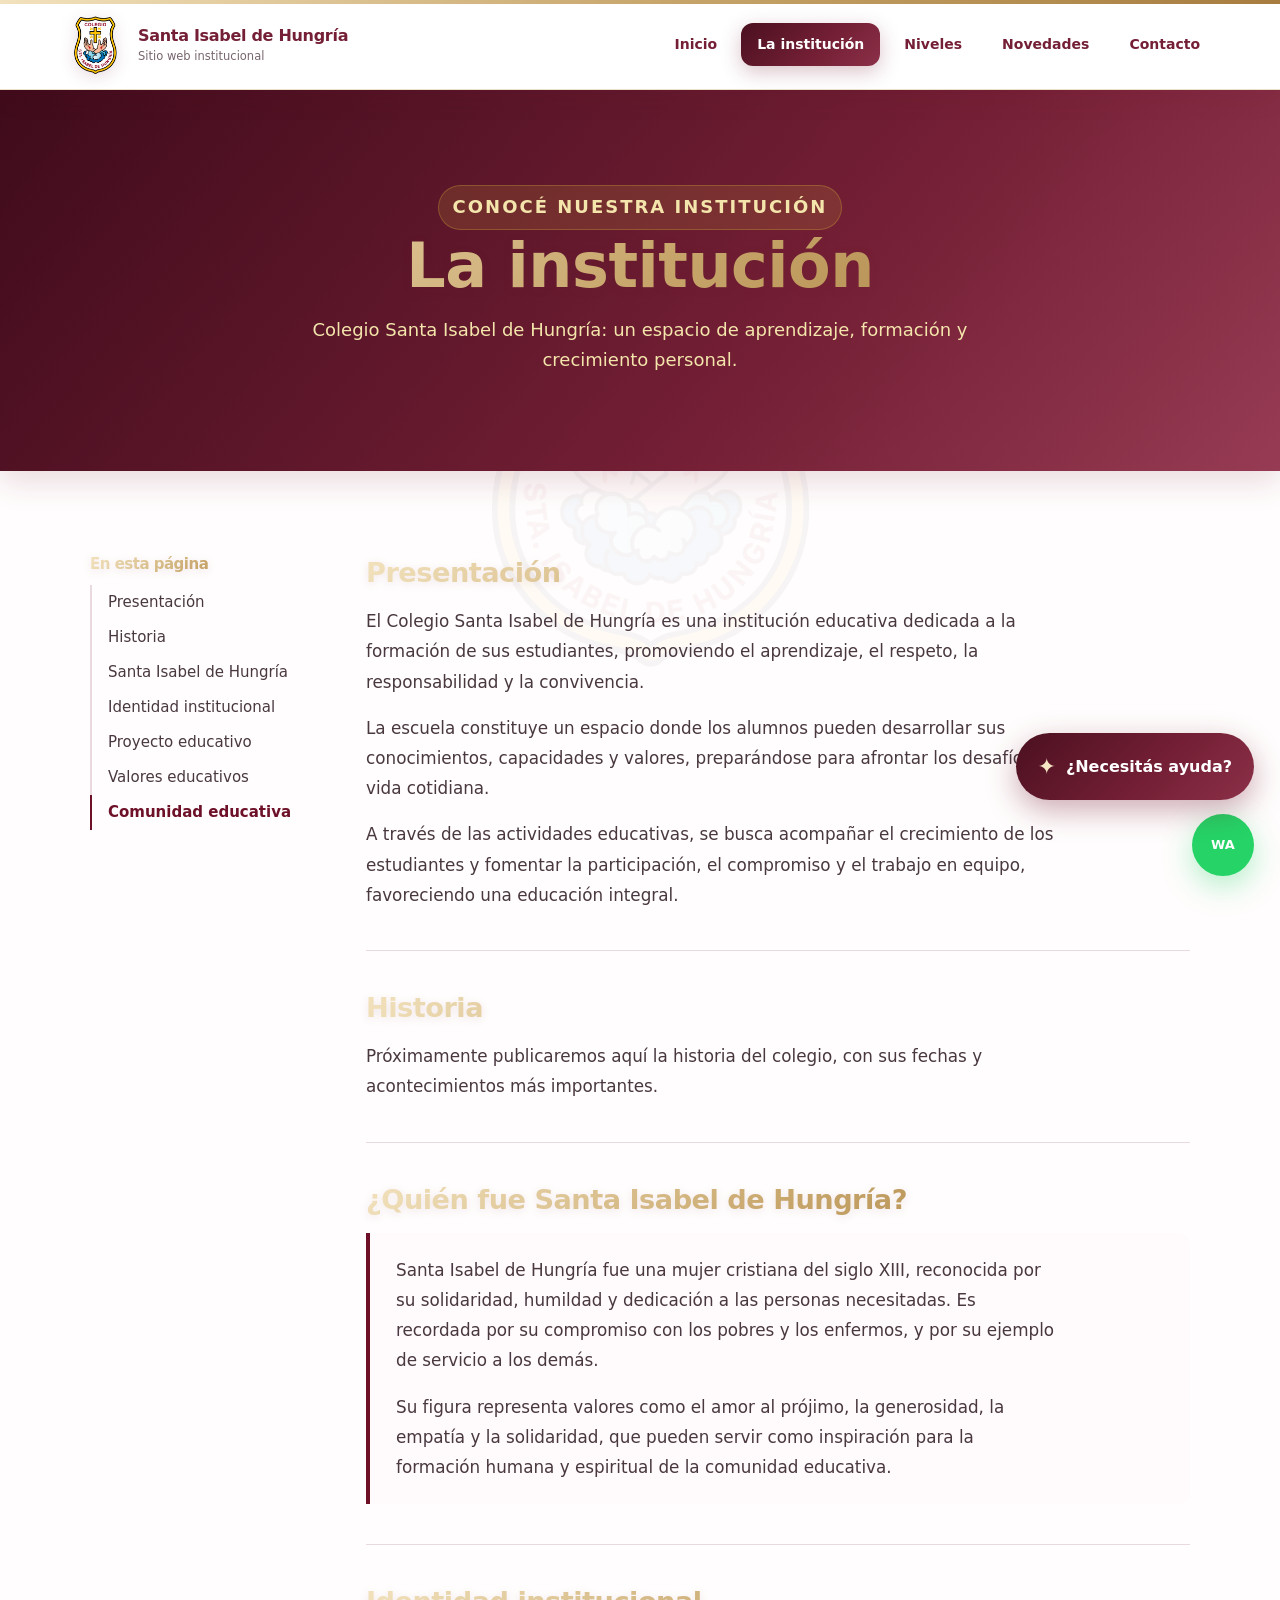
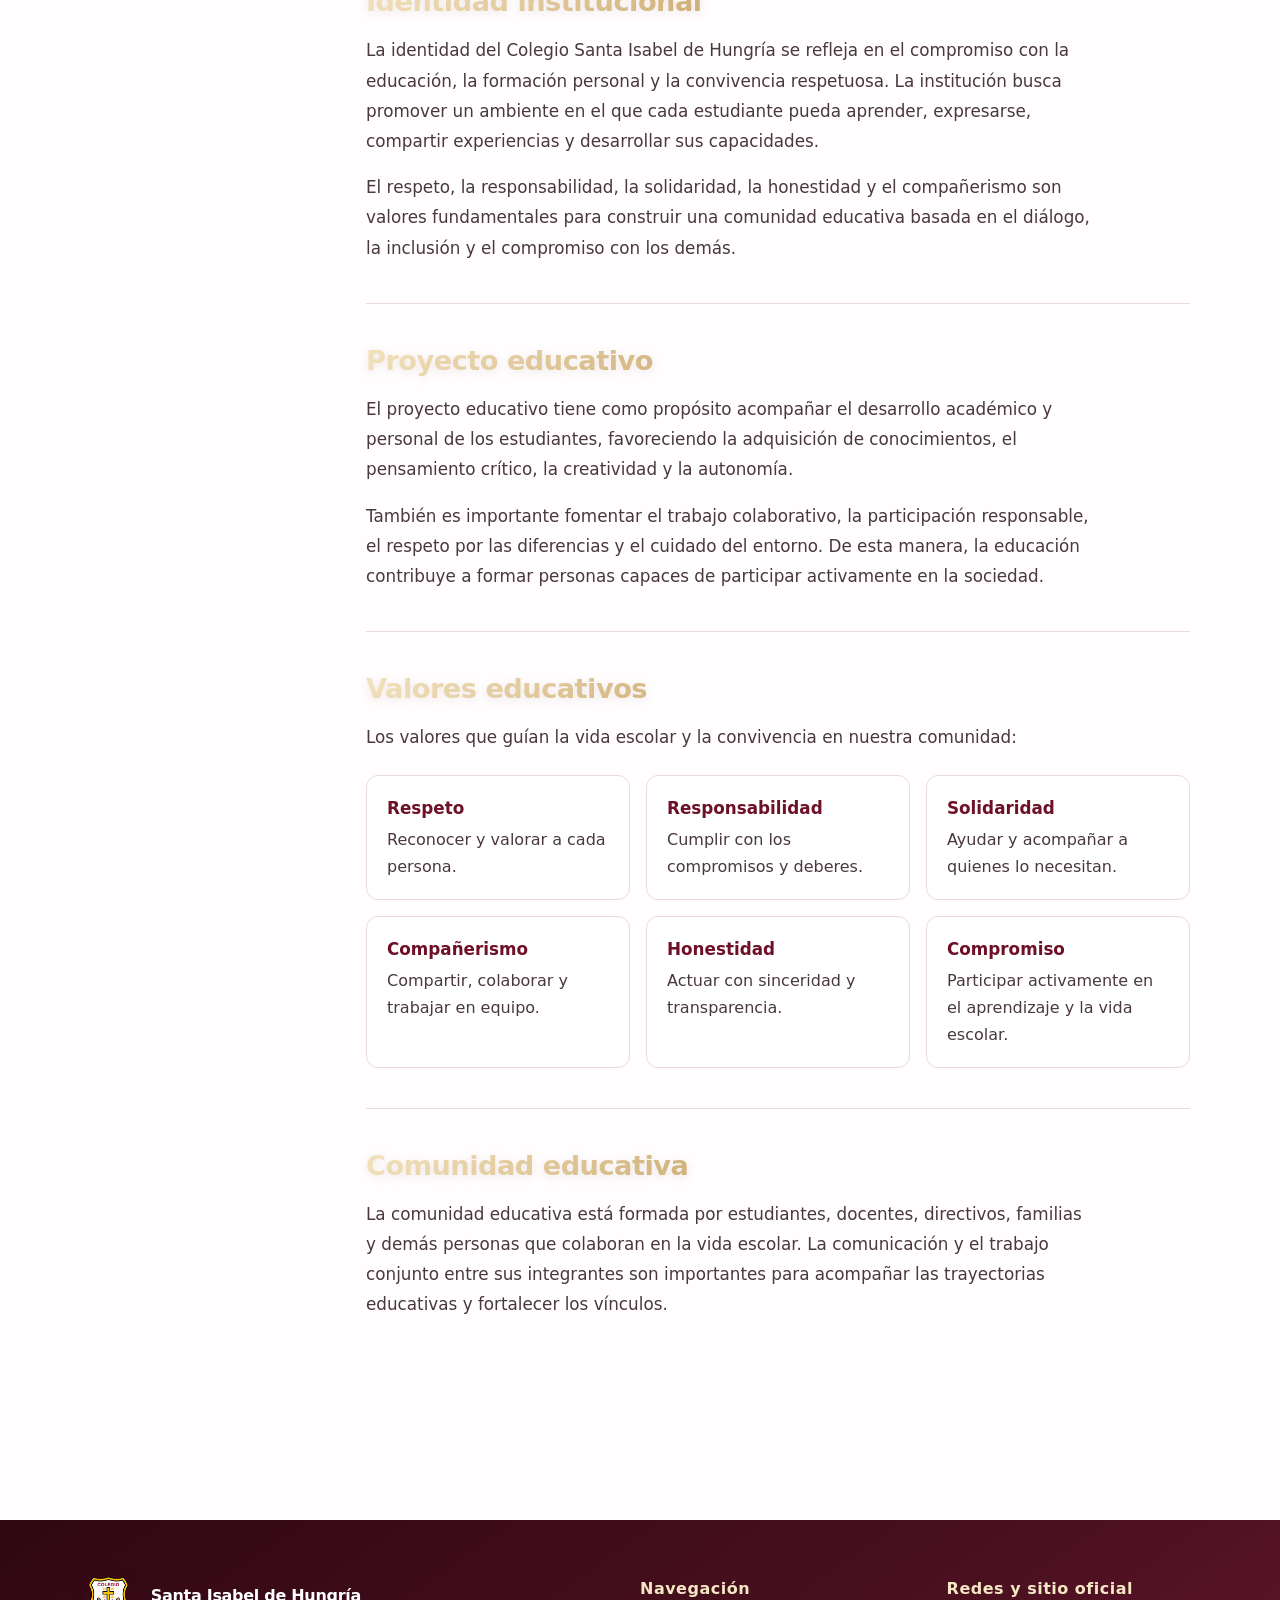
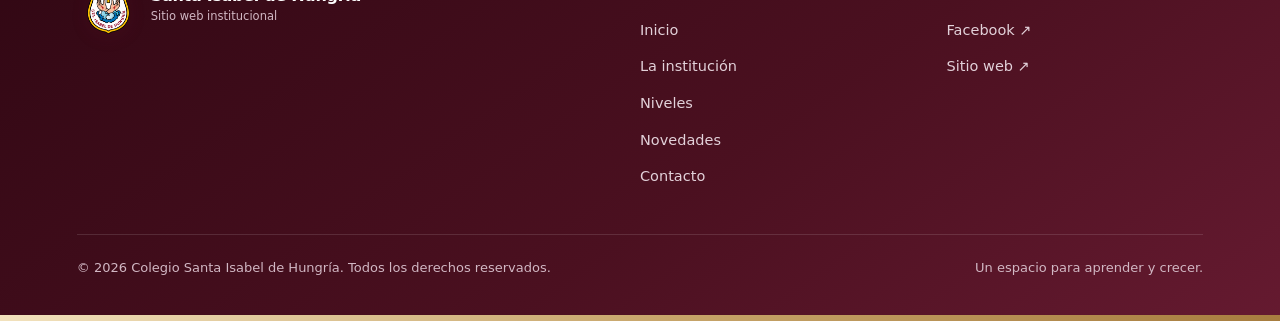
==== institucion.html @ 7a07f209 "Add files via upload" ====
<!DOCTYPE html>
<html lang="es">
<head>
  <meta charset="UTF-8">
  <meta name="viewport" content="width=device-width, initial-scale=1.0">
  <meta name="theme-color" content="#6d1028">

  <meta
    name="description"
    content="Conocé la historia, los valores y el proyecto educativo del Colegio Santa Isabel de Hungría."
  >

  <title>La institución | Colegio Santa Isabel de Hungría</title>

  <link rel="stylesheet" href="style.css">
  <script src="configuracion.js" defer></script>
  <script src="script.js" defer></script>

  <style>
    /* ---------- Accesibilidad ---------- */
    .salto {
      position: absolute;
      top: -100px;
      left: 15px;
      z-index: 1000;
      padding: 12px 18px;
      background: #6d1028;
      color: #ffffff;
      border-radius: 8px;
      text-decoration: none;
    }

    .salto:focus {
      top: 15px;
    }

    .inst-layout a:focus-visible {
      outline: 3px solid #6d1028;
      outline-offset: 3px;
      border-radius: 4px;
    }

    @media (prefers-reduced-motion: no-preference) {
      html {
        scroll-behavior: smooth;
      }
    }

    /* ---------- Estructura: índice + contenido ---------- */
    .inst-layout {
      display: grid;
      grid-template-columns: 220px minmax(0, 1fr);
      gap: 56px;
      max-width: 1100px;
      margin: 0 auto;
    }

    /* ---------- Índice ---------- */
    .inst-indice {
      position: sticky;
      top: 100px;
      align-self: start;
    }

    .inst-indice h2 {
      margin: 0 0 12px;
      color: #75616a;
      font-size: 15px;
      font-weight: 600;
    }

    .inst-indice ul {
      margin: 0;
      padding: 0;
      list-style: none;
      border-left: 2px solid #ead9df;
    }

    .inst-indice a {
      display: block;
      padding: 7px 0 7px 16px;
      margin-left: -2px;
      border-left: 2px solid transparent;
      color: #493840;
      font-size: 15px;
      line-height: 1.4;
      text-decoration: none;
    }

    .inst-indice a:hover {
      color: #6d1028;
    }

    .inst-indice a[aria-current="true"] {
      border-left-color: #6d1028;
      color: #6d1028;
      font-weight: 700;
    }

    /* ---------- Texto ---------- */
    .inst-contenido section {
      padding: 0 0 40px;
      margin: 0 0 40px;
      border-bottom: 1px solid #ead9df;
      scroll-margin-top: 90px;
    }

    .inst-contenido section:last-child {
      margin-bottom: 0;
      border-bottom: 0;
    }

    .inst-contenido h2 {
      margin: 0 0 16px;
      color: #6d1028;
      font-size: 1.7rem;
      line-height: 1.25;
    }

    .inst-contenido p {
      max-width: 68ch;
      margin: 0 0 16px;
      color: #493840;
      font-size: 1.05rem;
      line-height: 1.8;
    }

    .inst-contenido p:last-child {
      margin-bottom: 0;
    }

    /* Presentación: primer párrafo con más peso */
    .inst-intro {
      font-size: 1.2rem;
      line-height: 1.7;
      color: #2f2429;
    }

    /* ---------- Santa Isabel ---------- */
    .inst-santa {
      padding: 22px 26px;
      background: #fffafb;
      border-left: 4px solid #6d1028;
      border-radius: 0 12px 12px 0;
    }

    .inst-santa p {
      max-width: 62ch;
    }

    /* ---------- Valores ---------- */
    .inst-valores {
      display: grid;
      grid-template-columns: repeat(auto-fit, minmax(240px, 1fr));
      gap: 16px;
      margin: 22px 0 0;
      padding: 0;
      list-style: none;
    }

    .inst-valores li {
      margin: 0;
      padding: 18px 20px;
      background: #ffffff;
      border: 1px solid #ead9df;
      border-radius: 12px;
    }

    .inst-valores strong {
      display: block;
      margin-bottom: 4px;
      color: #6d1028;
      font-size: 1.05rem;
    }

    .inst-valores span {
      color: #493840;
      line-height: 1.6;
    }

    /* ---------- Pie ---------- */
    .pie-nota {
      color: #ead9df;
      font-size: 14px;
    }

    /* ---------- Responsive ---------- */
    @media (max-width: 900px) {
      .inst-layout {
        grid-template-columns: 1fr;
        gap: 28px;
      }

      .inst-indice {
        position: static;
      }

      .inst-indice ul {
        display: flex;
        flex-wrap: wrap;
        gap: 8px;
        border-left: 0;
      }

      .inst-indice a {
        margin: 0;
        padding: 8px 14px;
        background: #ffffff;
        border: 1px solid #d9bfc8;
        border-radius: 999px;
      }

      .inst-indice a[aria-current="true"] {
        background: #6d1028;
        border-color: #6d1028;
        color: #ffffff;
      }
    }

    @media (max-width: 720px) {
      .inst-contenido h2 {
        font-size: 1.45rem;
      }

      .inst-contenido p {
        font-size: 1rem;
      }

      .inst-intro {
        font-size: 1.1rem;
      }

      .inst-santa {
        padding: 18px 20px;
      }
    }
  </style>
</head>

<body>

  <a class="salto" href="#contenido">
    Saltar al contenido
  </a>

  <!-- ENCABEZADO -->
  <header class="encabezado">

    <a class="marca" href="index.html" aria-label="Ir al inicio">

      <img
        class="escudo"
        src="logo.png"
        alt="Escudo del Colegio Santa Isabel de Hungría"
      >

      <span class="marca-texto">
        <strong>Santa Isabel de Hungría</strong>
        <small>Sitio web institucional</small>
      </span>

    </a>

    <button
      class="menu-toggle"
      type="button"
      aria-expanded="false"
      aria-controls="menu"
      aria-label="Abrir o cerrar el menú"
    >
      <span></span>
      <span></span>
      <span></span>
    </button>

    <nav
      id="menu"
      class="menu"
      aria-label="Navegación principal"
    >
      <a href="index.html">Inicio</a>
      <a class="activo" href="institucion.html" aria-current="page">
        La institución
      </a>
      <a href="niveles.html">Niveles</a>
      <a href="noticias.html">Novedades</a>
      <a href="contacto.html">Contacto</a>
    </nav>

  </header>

  <!-- CONTENIDO PRINCIPAL -->
  <main id="contenido">

    <section class="cabecera-pagina">

      <p class="etiqueta">
        CONOCÉ NUESTRA INSTITUCIÓN
      </p>

      <h1>La institución</h1>

      <p>
        Colegio Santa Isabel de Hungría: un espacio de aprendizaje,
        formación y crecimiento personal.
      </p>

    </section>

    <div class="seccion contenido-pagina">

      <div class="inst-layout">

        <!-- ÍNDICE -->
        <nav class="inst-indice" aria-labelledby="indice-titulo">
          <h2 id="indice-titulo">En esta página</h2>
          <ul>
            <li><a href="#presentacion">Presentación</a></li>
            <li><a href="#historia">Historia</a></li>
            <li><a href="#santa-isabel">Santa Isabel de Hungría</a></li>
            <li><a href="#identidad">Identidad institucional</a></li>
            <li><a href="#proyecto">Proyecto educativo</a></li>
            <li><a href="#valores">Valores educativos</a></li>
            <li><a href="#comunidad">Comunidad educativa</a></li>
          </ul>
        </nav>

        <!-- CONTENIDO -->
        <div class="inst-contenido">

          <section id="presentacion" aria-labelledby="t-presentacion">
            <h2 id="t-presentacion">Presentación</h2>

            <p class="inst-intro">
              El Colegio Santa Isabel de Hungría es una institución
              educativa dedicada a la formación de sus estudiantes,
              promoviendo el aprendizaje, el respeto, la responsabilidad
              y la convivencia.
            </p>

            <p>
              La escuela constituye un espacio donde los alumnos pueden
              desarrollar sus conocimientos, capacidades y valores,
              preparándose para afrontar los desafíos de la vida cotidiana.
            </p>

            <p>
              A través de las actividades educativas, se busca acompañar
              el crecimiento de los estudiantes y fomentar la
              participación, el compromiso y el trabajo en equipo,
              favoreciendo una educación integral.
            </p>
          </section>

          <section id="historia" aria-labelledby="t-historia">
            <h2 id="t-historia">Historia</h2>

            <!--
              PENDIENTE: completar con datos confirmados por el colegio
              (año de fundación, fundadores, fechas y hechos importantes).
              Cuando lo tengas, reemplazá el párrafo de abajo.
            -->
            <p>
              Próximamente publicaremos aquí la historia del colegio, con
              sus fechas y acontecimientos más importantes.
            </p>
          </section>

          <section id="santa-isabel" aria-labelledby="t-santa-isabel">
            <h2 id="t-santa-isabel">¿Quién fue Santa Isabel de Hungría?</h2>

            <div class="inst-santa">
              <p>
                Santa Isabel de Hungría fue una mujer cristiana del
                siglo XIII, reconocida por su solidaridad, humildad y
                dedicación a las personas necesitadas. Es recordada por
                su compromiso con los pobres y los enfermos, y por su
                ejemplo de servicio a los demás.
              </p>

              <p>
                Su figura representa valores como el amor al prójimo,
                la generosidad, la empatía y la solidaridad, que pueden
                servir como inspiración para la formación humana y
                espiritual de la comunidad educativa.
              </p>
            </div>
          </section>

          <section id="identidad" aria-labelledby="t-identidad">
            <h2 id="t-identidad">Identidad institucional</h2>

            <p>
              La identidad del Colegio Santa Isabel de Hungría se
              refleja en el compromiso con la educación, la formación
              personal y la convivencia respetuosa. La institución busca
              promover un ambiente en el que cada estudiante pueda
              aprender, expresarse, compartir experiencias y desarrollar
              sus capacidades.
            </p>

            <p>
              El respeto, la responsabilidad, la solidaridad, la
              honestidad y el compañerismo son valores fundamentales para
              construir una comunidad educativa basada en el diálogo,
              la inclusión y el compromiso con los demás.
            </p>
          </section>

          <section id="proyecto" aria-labelledby="t-proyecto">
            <h2 id="t-proyecto">Proyecto educativo</h2>

            <p>
              El proyecto educativo tiene como propósito acompañar el
              desarrollo académico y personal de los estudiantes,
              favoreciendo la adquisición de conocimientos, el
              pensamiento crítico, la creatividad y la autonomía.
            </p>

            <p>
              También es importante fomentar el trabajo colaborativo,
              la participación responsable, el respeto por las
              diferencias y el cuidado del entorno. De esta manera, la
              educación contribuye a formar personas capaces de
              participar activamente en la sociedad.
            </p>
          </section>

          <section id="valores" aria-labelledby="t-valores">
            <h2 id="t-valores">Valores educativos</h2>

            <!--
              REVISAR: esta lista es una propuesta general. Confirmala
              con la información oficial del colegio antes de publicar.
            -->
            <p>
              Los valores que guían la vida escolar y la convivencia
              en nuestra comunidad:
            </p>

            <ul class="inst-valores">
              <li>
                <strong>Respeto</strong>
                <span>Reconocer y valorar a cada persona.</span>
              </li>
              <li>
                <strong>Responsabilidad</strong>
                <span>Cumplir con los compromisos y deberes.</span>
              </li>
              <li>
                <strong>Solidaridad</strong>
                <span>Ayudar y acompañar a quienes lo necesitan.</span>
              </li>
              <li>
                <strong>Compañerismo</strong>
                <span>Compartir, colaborar y trabajar en equipo.</span>
              </li>
              <li>
                <strong>Honestidad</strong>
                <span>Actuar con sinceridad y transparencia.</span>
              </li>
              <li>
                <strong>Compromiso</strong>
                <span>Participar activamente en el aprendizaje y la vida escolar.</span>
              </li>
            </ul>
          </section>

          <section id="comunidad" aria-labelledby="t-comunidad">
            <h2 id="t-comunidad">Comunidad educativa</h2>

            <p>
              La comunidad educativa está formada por estudiantes,
              docentes, directivos, familias y demás personas que
              colaboran en la vida escolar. La comunicación y el
              trabajo conjunto entre sus integrantes son importantes
              para acompañar las trayectorias educativas y fortalecer
              los vínculos.
            </p>
          </section>

        </div>

      </div>

    </div>

  </main>

  <!-- PIE DE PÁGINA -->
  <footer class="pie">

    <div class="pie-contenido">

      <a class="marca marca-pie" href="index.html">

        <img
          class="escudo"
          src="logo.png"
          alt="Escudo del Colegio Santa Isabel de Hungría"
        >

        <span class="marca-texto">
          <strong>Santa Isabel de Hungría</strong>
          <small>Sitio web institucional</small>
        </span>

      </a>

      <div>
        <h3>Navegación</h3>

        <nav class="pie-enlaces" aria-label="Enlaces del sitio">
          <a href="index.html">Inicio</a>
          <a href="institucion.html">La institución</a>
          <a href="niveles.html">Niveles</a>
          <a href="noticias.html">Novedades</a>
          <a href="contacto.html">Contacto</a>
        </nav>
      </div>

      <div>
        <h3>Redes y sitio oficial</h3>
        <nav class="pie-enlaces" aria-label="Redes y sitio oficial">
          <a href="https://www.facebook.com/people/Colegio-Santa-Isabel-De-Hungria-Oficial/100088083434587/" target="_blank" rel="noopener noreferrer">Facebook ↗</a>
          <a href="https://colegiosantaisabeldehungria.com" target="_blank" rel="noopener noreferrer">Sitio web ↗</a>
        </nav>
      </div>

    </div>

    <div class="pie-final">
      <p>
        © <span id="anio"></span> Colegio Santa Isabel de Hungría.
        Todos los derechos reservados.
      </p>

      <p>Un espacio para aprender y crecer.</p>
    </div>

  </footer>

  <script>
    /* Año del pie */
    const anio = document.getElementById("anio");

    if (anio) {
      anio.textContent = new Date().getFullYear();
    }

    /* Índice: marca la sección que se está leyendo */
    (function () {
      const enlaces = Array.from(
        document.querySelectorAll(".inst-indice a")
      );
      const secciones = enlaces
        .map(function (a) {
          return document.querySelector(a.getAttribute("href"));
        })
        .filter(Boolean);

      if (!("IntersectionObserver" in window) || !secciones.length) return;

      function marcar(id) {
        enlaces.forEach(function (a) {
          if (a.getAttribute("href") === "#" + id) {
            a.setAttribute("aria-current", "true");
          } else {
            a.removeAttribute("aria-current");
          }
        });
      }

      const observador = new IntersectionObserver(
        function (entradas) {
          entradas.forEach(function (e) {
            if (e.isIntersecting) marcar(e.target.id);
          });
        },
        { rootMargin: "-15% 0px -70% 0px" }
      );

      secciones.forEach(function (s) {
        observador.observe(s);
      });

      marcar(secciones[0].id);
    })();
  </script>

  <!-- BOTÓN Y VENTANA DEL CHATBOT -->
  <button class="chatbot-toggle" type="button"
    aria-label="Abrir asistente virtual"
    aria-expanded="false" aria-controls="chatbot-panel">
    <span aria-hidden="true">✦</span>
    <span class="chatbot-texto">¿Necesitás ayuda?</span>
  </button>

  <section class="chatbot-panel" id="chatbot-panel"
    aria-label="Asistente virtual" hidden>
    <div class="chatbot-cabecera">
      <div>
        <strong>Asistente del colegio</strong>
        <small>Consultas frecuentes</small>
      </div>
      <button class="chatbot-cerrar" type="button"
        aria-label="Cerrar asistente">×</button>
    </div>

    <div class="chatbot-mensajes" aria-live="polite">
      <p class="mensaje mensaje-bot">
        ¡Hola! 👋 Soy el asistente virtual del colegio.
        ¿Sobre qué te gustaría consultar?
      </p>
    </div>

    <div class="chatbot-opciones">
      <button type="button" data-pregunta="inscripciones">
        Inscripciones
      </button>
      <button type="button" data-pregunta="niveles">
        Niveles educativos
      </button>
      <button type="button" data-pregunta="horarios">
        Horarios
      </button>
      <button type="button" data-pregunta="contacto">
        Contacto
      </button>
    </div>

    <form class="chatbot-form">
      <label class="solo-lectores" for="chatbot-input">
        Escribí tu consulta
      </label>
      <input id="chatbot-input" name="consulta"
        type="text" maxlength="300"
        placeholder="Escribí tu consulta..."
        autocomplete="off" required>
      <button type="submit" aria-label="Enviar consulta">➤</button>
    </form>
    <p class="chatbot-aviso">Asistente automático de consultas frecuentes.</p>
  </section>


  <button class="volver-arriba" type="button" aria-label="Volver arriba" title="Volver arriba">↑</button>

</body>
</html>
---- style.css ----
/* ========================================
   COLEGIO SANTA ISABEL DE HUNGRÍA
   DISEÑO PREMIUM ULTRA ATRACTIVO
======================================== */

/* TÍTULO PRINCIPAL DE PORTADA EN DORADO */
.portada h1 {
    background: var(--degradado-dorado);
    -webkit-background-clip: text;
    background-clip: text;
    -webkit-text-fill-color: transparent;
    color: var(--dorado-claro);
    filter: drop-shadow(0 2px 8px rgba(0, 0, 0, .22));
}

* {
  box-sizing: border-box;
}

html {
  scroll-behavior: smooth;
  scroll-padding-top: 95px;
}

body {
  margin: 0;
  color: var(--texto);
  background: var(--fondo);
  font-family: "Segoe UI", system-ui, -apple-system, sans-serif;
  line-height: 1.7;
  position: relative;
  isolation: isolate;
}

/* Marca de agua sutil del escudo en el fondo */
body::before {
  content: "";
  position: fixed;
  inset: 0;
  z-index: -1;
  pointer-events: none;
  background-image: url("logo.png");
  background-repeat: no-repeat;
  background-position: center;
  background-size: min(450px, 75vw);
  opacity: 0.035;
}

/* Línea de degradado dorado arriba del todo */
body::after {
  content: "";
  position: fixed;
  top: 0;
  left: 0;
  width: 100%;
  height: 4px;
  background: var(--degradado-dorado);
  z-index: 9999;
}

/* ENCABEZADO STICKY PREMIUM */
.encabezado {
  min-height: 90px;
  display: flex;
  align-items: center;
  justify-content: space-between;
  gap: 24px;
  padding: 12px clamp(20px, 5vw, 80px);
  background: rgba(255, 255, 255, 0.92);
  border-bottom: 1px solid rgba(212, 175, 55, 0.2);
  box-shadow: 0 8px 30px rgba(109, 16, 40, 0.06);
  position: sticky;
  top: 0;
  z-index: 100;
  backdrop-filter: blur(16px);
  -webkit-backdrop-filter: blur(16px);
}

.marca {
  display: inline-flex;
  align-items: center;
  gap: 14px;
  min-width: 0;
  text-decoration: none;
  color: var(--azul);
}

.escudo {
  width: 60px;
  height: 60px;
  object-fit: contain;
  flex-shrink: 0;
  filter: drop-shadow(0 4px 8px rgba(109, 16, 40, 0.15));
}

.marca-texto {
  display: flex;
  flex-direction: column;
  line-height: 1.25;
}

.marca-texto strong {
  font-size: 16px;
  font-weight: 800;
  letter-spacing: -0.3px;
}

.marca-texto small {
  margin-top: 3px;
  color: #78656f;
  font-size: 11.5px;
  font-weight: 500;
}

.menu {
  display: flex;
  align-items: center;
  gap: 8px;
}

.menu a {
  color: var(--azul);
  text-decoration: none;
  font-size: 14px;
  font-weight: 700;
  padding: 10px 16px;
  border-radius: 12px;
  transition: all 0.3s cubic-bezier(0.4, 0, 0.2, 1);
}

.menu a:hover,
.menu a.activo {
  background: var(--degradado-institucional);
  color: #ffffff;
  box-shadow: 0 6px 20px rgba(109, 16, 40, 0.25);
}

.menu-toggle {
  display: none;
  background: none;
  border: 0;
  cursor: pointer;
  padding: 8px;
}

.menu-toggle span {
  display: block;
  width: 26px;
  height: 2.5px;
  margin: 5px 0;
  background: var(--azul);
  border-radius: 2px;
  transition: transform 0.3s ease;
}

/* PORTADA ESPECTACULAR */
.portada {
  position: relative;
  min-height: min(780px, 88vh);
  display: flex;
  align-items: center;
  overflow: hidden;
  color: var(--blanco);
  background: var(--azul) url("colegio.jpeg") center / cover no-repeat;
}

.video-fondo,
.portada-capa {
  position: absolute;
  inset: 0;
  width: 100%;
  height: 100%;
}

.video-fondo {
  object-fit: cover;
}

.portada-capa {
  background:
    linear-gradient(90deg,
      rgba(45, 4, 16, 0.95) 0%,
      rgba(109, 16, 40, 0.8) 55%,
      rgba(109, 16, 40, 0.4) 100%),
    linear-gradient(0deg,
      rgba(45, 4, 16, 0.4),
      transparent 60%);
}

.portada-contenido {
  position: relative;
  z-index: 1;
  max-width: 920px;
  padding: 95px clamp(24px, 9vw, 140px);
}

.etiqueta {
  display: inline-block;
  margin-bottom: 16px;
  padding: 6px 14px;
  background: rgba(212, 175, 55, 0.15);
  border: 1px solid rgba(212, 175, 55, 0.3);
  border-radius: 30px;
  color: var(--dorado-claro);
  font-size: 11.5px;
  font-weight: 800;
  letter-spacing: 2px;
  text-transform: uppercase;
}

.etiqueta-oscura {
  background: rgba(109, 16, 40, 0.08);
  border-color: rgba(109, 16, 40, 0.15);
  color: #891f3b;
}

.portada h1 {
  max-width: 820px;
  margin: 0 0 24px;
  font-size: clamp(40px, 6vw, 75px);
  line-height: 1.05;
  letter-spacing: -2px;
  font-weight: 800;
}

.portada-contenido > p {
  max-width: 640px;
  margin-bottom: 35px;
  color: rgba(255, 255, 255, 0.9);
  font-size: clamp(16px, 2.1vw, 20px);
}

.botones-portada {
  display: flex;
  flex-wrap: wrap;
  gap: 15px;
}

.boton {
  display: inline-flex;
  align-items: center;
  justify-content: center;
  min-height: 52px;
  padding: 14px 28px;
  border: 1px solid transparent;
  border-radius: 14px;
  font: inherit;
  font-size: 15px;
  font-weight: 750;
  text-align: center;
  text-decoration: none;
  cursor: pointer;
  transition: all 0.3s cubic-bezier(0.4, 0, 0.2, 1);
}

.boton:hover {
  transform: translateY(-4px);
  box-shadow: 0 12px 25px rgba(0, 0, 0, 0.2);
}

.boton-dorado {
  background: var(--degradado-dorado);
  color: #3a2202;
  border-color: transparent;
  font-weight: 800;
  box-shadow: 0 6px 20px rgba(212, 175, 55, 0.35);
}

.boton-dorado:hover {
  filter: brightness(1.08);
  box-shadow: 0 10px 30px rgba(212, 175, 55, 0.5);
}

.boton-transparente {
  border-color: rgba(255, 255, 255, 0.5);
  background: rgba(255, 255, 255, 0.08);
  color: var(--blanco);
  backdrop-filter: blur(8px);
}

.boton-transparente:hover {
  background: rgba(255, 255, 255, 0.18);
  border-color: #ffffff;
}

.boton-oscuro {
  background: var(--degradado-institucional);
  color: var(--blanco);
}

.indicador-scroll {
  position: absolute;
  right: 6%;
  bottom: 30px;
  z-index: 1;
  color: white;
  text-decoration: none;
  font-size: 13.5px;
  font-weight: 600;
  display: flex;
  align-items: center;
  gap: 6px;
  opacity: 0.85;
  transition: opacity 0.2s ease;
}

.indicador-scroll:hover {
  opacity: 1;
}

/* SECCIONES Y TÍTULOS CON DEGRADADO DORADO */
.seccion {
  width: min(1240px, 100%);
  margin: auto;
  padding: 85px 24px;
}

.seccion-titulo {
  max-width: 780px;
  margin: 0 auto 45px;
  text-align: center;
}

.seccion-titulo h2,
.franja h2,
.contenido-pagina h2,
.cabecera-pagina h1 {
  background: var(--degradado-dorado);
  -webkit-background-clip: text;
  -webkit-text-fill-color: transparent;
  font-size: clamp(30px, 4vw, 46px);
  line-height: 1.15;
  margin: 0 0 16px;
  font-weight: 800;
  letter-spacing: -0.5px;
  filter: drop-shadow(0 2px 4px rgba(109, 16, 40, 0.1));
}

.seccion-titulo p {
  margin: 0;
  color: #6a535e;
  font-size: 17px;
}

.bienvenida {
  padding-bottom: 40px;
}

/* TARJETAS PREMIUM DE ALTO IMPACTO */
.tarjetas {
  display: grid;
  grid-template-columns: repeat(4, minmax(0, 1fr));
  gap: 24px;
}

.tarjeta {
  display: flex;
  flex-direction: column;
  align-items: flex-start;
  min-height: 290px;
  padding: 32px 26px;
  border: 1px solid var(--borde);
  border-radius: var(--radio);
  background: rgba(255, 255, 255, 0.98);
  box-shadow: var(--sombra);
  color: inherit;
  text-decoration: none;
  position: relative;
  overflow: hidden;
  transition: all 0.35s cubic-bezier(0.4, 0, 0.2, 1);
}

.tarjeta::before {
  content: "";
  position: absolute;
  top: 0;
  left: 0;
  width: 100%;
  height: 4px;
  background: var(--degradado-dorado);
  opacity: 0;
  transition: opacity 0.3s ease;
}

.tarjeta:hover {
  transform: translateY(-10px);
  box-shadow: var(--sombra-hover);
  border-color: #d4af37;
}

.tarjeta:hover::before {
  opacity: 1;
}

.tarjeta-icono {
  width: 52px;
  height: 52px;
  display: grid;
  place-items: center;
  margin-bottom: 20px;
  border-radius: 16px;
  background: linear-gradient(135deg, #fdf5e6, #f5e5ea);
  color: #891f3b;
  font-size: 24px;
  box-shadow: inset 0 2px 6px rgba(109, 16, 40, 0.05);
}

.tarjeta h3 {
  margin: 0 0 10px;
  color: var(--azul);
  font-size: 20px;
  font-weight: 750;
}

.tarjeta p {
  margin: 0 0 20px;
  color: #6a535e;
  font-size: 14.5px;
  line-height: 1.6;
}

.tarjeta-enlace {
  margin-top: auto;
  color: #891f3b;
  font-size: 14px;
  font-weight: 800;
  display: inline-flex;
  align-items: center;
  gap: 4px;
  transition: gap 0.2s ease;
}

.tarjeta:hover .tarjeta-enlace {
  gap: 8px;
}

/* FRANJA DESTACADA */
.franja {
  display: flex;
  align-items: center;
  justify-content: space-between;
  gap: 30px;
  margin: 35px auto;
  padding: 55px clamp(28px, 7vw, 95px);
  width: min(1180px, calc(100% - 48px));
  border-radius: 26px;
  color: white;
  background: var(--degradado-institucional);
  box-shadow: var(--sombra);
  position: relative;
  overflow: hidden;
}

.franja::after {
  content: "";
  position: absolute;
  inset: 0;
  background: radial-gradient(circle at top right, rgba(212, 175, 55, 0.2), transparent 60%);
  pointer-events: none;
}

.franja h2 {
  font-size: clamp(26px, 3.2vw, 38px);
  margin-bottom: 10px;
}

.franja p {
  margin-bottom: 0;
  color: #f3e5ab;
  font-size: 17px;
}

/* GALERÍA DE EFECTO VISUAL */
.galeria {
  display: grid;
  grid-template-columns: repeat(2, minmax(0, 1fr));
  gap: 24px;
}

.foto-galeria {
  position: relative;
  display: block;
  min-width: 0;
  height: 300px;
  overflow: hidden;
  padding: 0;
  border: 0;
  border-radius: var(--radio);
  background: var(--azul);
  cursor: zoom-in;
  text-align: left;
  box-shadow: var(--sombra);
  transition: transform 0.3s ease, box-shadow 0.3s ease;
}

.foto-galeria:hover {
  transform: translateY(-6px);
  box-shadow: var(--sombra-hover);
}

.foto-galeria img {
  display: block;
  width: 100%;
  height: 100%;
  object-fit: cover;
  transition: transform 0.6s cubic-bezier(0.4, 0, 0.2, 1);
}

.foto-galeria:hover img {
  transform: scale(1.08);
}

.foto-galeria span {
  position: absolute;
  inset: auto 0 0;
  padding: 50px 22px 20px;
  background: linear-gradient(transparent, rgba(35, 5, 13, 0.92));
  color: white;
  font-weight: 750;
  font-size: 16px;
}

/* PÁGINAS INTERNAS */
.cabecera-pagina {
  padding: 95px 24px;
  text-align: center;
  color: white;
  background: var(--degradado-institucional);
  position: relative;
  box-shadow: 0 10px 30px rgba(109, 16, 40, 0.15);
}

.cabecera-pagina h1 {
  font-size: clamp(38px, 5.5vw, 62px);
  margin-bottom: 14px;
}

.cabecera-pagina p {
  max-width: 720px;
  margin: auto;
  color: #f3e5ab;
  font-size: 18px;
}

.contenido-pagina {
  min-height: 320px;
}

.contenido-pagina p {
  max-width: 860px;
}

/* PIE DE PÁGINA PREMIUM CON DEGRADADO INFERIOR */
.pie {
  margin-top: 75px;
  padding: 55px clamp(24px, 6vw, 90px) 20px;
  color: #f0e6eb;
  background: #3c0617;
  position: relative;
}

.pie::after {
  content: "";
  position: absolute;
  bottom: 0;
  left: 0;
  width: 100%;
  height: 6px;
  background: var(--degradado-dorado);
}

.pie-contenido {
  display: grid;
  grid-template-columns: 2fr 1fr 1fr;
  gap: 50px;
  max-width: 1240px;
  margin: auto;
  padding-bottom: 45px;
}

.marca-pie {
  align-self: start;
  color: white;
}

.marca-pie .marca-texto small {
  color: #d1b7c3;
}

.pie h3 {
  margin-top: 0;
  color: var(--dorado-claro);
  font-size: 16px;
  font-weight: 750;
  letter-spacing: 0.5px;
}

.pie-enlaces,
.pie-redes {
  display: flex;
  flex-direction: column;
  align-items: flex-start;
  gap: 12px;
}

.pie-enlaces a,
.pie-redes a {
  color: #e2d1d9;
  text-decoration: none;
  font-size: 14.5px;
  transition: color 0.2s ease, transform 0.2s ease;
}

.pie-enlaces a:hover,
.pie-redes a:hover {
  color: var(--dorado-claro);
  transform: translateX(4px);
}

.pie-final {
  display: flex;
  flex-wrap: wrap;
  justify-content: space-between;
  gap: 12px 20px;
  padding: 22px 0;
  border-top: 1px solid rgba(255, 255, 255, 0.12);
  color: #d1b7c3;
  font-size: 13px;
}

.pie-final p {
  margin: 0;
}

/* CHATBOT Y BOTONES FLOTANTES */
.chatbot-toggle {
  position: fixed;
  right: 26px;
  bottom: 100px;
  z-index: 200;
  display: flex;
  align-items: center;
  gap: 10px;
  padding: 15px 22px;
  border: 0;
  border-radius: 999px;
  background: var(--degradado-institucional);
  color: white;
  box-shadow: 0 10px 30px rgba(109, 16, 40, 0.35);
  font: inherit;
  font-weight: 750;
  cursor: pointer;
  transition: transform 0.3s cubic-bezier(0.4, 0, 0.2, 1), box-shadow 0.3s ease;
}

.chatbot-toggle:hover {
  transform: translateY(-4px);
  box-shadow: 0 15px 35px rgba(109, 16, 40, 0.45);
}

.chatbot-toggle > span:first-child {
  color: var(--dorado-claro);
  font-size: 22px;
}

.chatbot-panel {
  position: fixed;
  right: 26px;
  bottom: 168px;
  z-index: 210;
  display: flex;
  flex-direction: column;
  width: min(380px, calc(100vw - 32px));
  max-height: min(540px, calc(100dvh - 190px));
  overflow: hidden;
  border: 1px solid var(--borde);
  border-radius: 22px;
  background: white;
  box-shadow: 0 20px 70px rgba(10, 25, 45, 0.22);
}

.chatbot-panel[hidden] {
  display: none;
}

.chatbot-cabecera {
  display: flex;
  justify-content: space-between;
  align-items: center;
  gap: 15px;
  padding: 20px;
  background: var(--degradado-institucional);
  color: white;
}

.chatbot-cabecera > div {
  display: flex;
  flex-direction: column;
}

.chatbot-cabecera small {
  color: #f3e5ab;
  font-size: 12.5px;
}

.chatbot-cerrar,
.visor-cerrar {
  border: 0;
  background: transparent;
  color: inherit;
  font-size: 28px;
  cursor: pointer;
  transition: transform 0.2s ease;
}

.chatbot-cerrar:hover,
.visor-cerrar:hover {
  transform: scale(1.1);
}

.chatbot-mensajes {
  display: flex;
  flex-direction: column;
  gap: 10px;
  min-height: 120px;
  max-height: 230px;
  overflow-y: auto;
  padding: 18px;
}

.mensaje {
  max-width: 92%;
  margin: 0;
  padding: 12px 14px;
  border-radius: 14px;
  font-size: 13.5px;
  overflow-wrap: anywhere;
  white-space: pre-line;
}

.mensaje-bot {
  align-self: flex-start;
  background: #fcf1f4;
  color: var(--texto);
  border-bottom-left-radius: 4px;
}

.mensaje-usuario {
  align-self: flex-end;
  background: var(--azul);
  color: white;
  border-bottom-right-radius: 4px;
}

.chatbot-opciones {
  display: flex;
  flex-wrap: wrap;
  gap: 8px;
  padding: 0 16px 14px;
}

.chatbot-opciones button {
  padding: 8px 12px;
  border: 1px solid #ead9df;
  border-radius: 20px;
  background: white;
  color: var(--azul);
  font: inherit;
  font-size: 12.5px;
  font-weight: 600;
  cursor: pointer;
  transition: all 0.2s ease;
}

.chatbot-opciones button:hover {
  background: #fdf5e6;
  border-color: #d4af37;
}

.chatbot-form {
  display: flex;
  gap: 10px;
  padding: 14px;
  border-top: 1px solid var(--borde);
  background: #fff9fb;
}

.chatbot-form input {
  flex: 1;
  min-width: 0;
  padding: 12px 14px;
  border: 1px solid #d9c4cc;
  border-radius: 12px;
  font: inherit;
  background: white;
}

.chatbot-form input:focus {
  outline: 2px solid #d4af37;
  border-color: #d4af37;
}

.chatbot-form button {
  width: 46px;
  border: 0;
  border-radius: 12px;
  background: var(--degradado-institucional);
  color: white;
  font-size: 18px;
  cursor: pointer;
  transition: filter 0.2s ease;
}

.chatbot-form button:hover {
  filter: brightness(1.1);
}

.chatbot-aviso {
  margin: 0;
  padding: 0 16px 14px;
  color: #78656f;
  font-size: 10.5px;
}

/* WHATSAPP FLOTANTE */
.whatsapp-flotante {
  position: fixed;
  right: 26px;
  bottom: 24px;
  z-index: 190;
  display: grid;
  place-items: center;
  width: 62px;
  height: 62px;
  border-radius: 50%;
  background: #25d366;
  color: white;
  box-shadow: 0 10px 30px rgba(37, 211, 102, 0.35);
  text-decoration: none;
  transition: transform 0.3s cubic-bezier(0.4, 0, 0.2, 1), box-shadow 0.3s ease;
}

.whatsapp-flotante:hover {
  transform: scale(1.12);
  box-shadow: 0 15px 35px rgba(37, 211, 102, 0.5);
}

.whatsapp-flotante svg {
  width: 33px;
  height: 33px;
}

/* VISOR DE FOTOGRAFÍAS */
.visor-imagen {
  position: fixed;
  width: min(920px, calc(100% - 32px));
  max-width: 920px;
  max-height: 90dvh;
  padding: 24px;
  border: 0;
  border-radius: 22px;
  background: white;
  box-shadow: 0 25px 80px rgba(0, 0, 0, 0.35);
}

.visor-imagen::backdrop {
  background: rgba(10, 20, 35, 0.88);
  backdrop-filter: blur(5px);
}

.visor-imagen img {
  display: block;
  max-width: 100%;
  max-height: 70dvh;
  margin: auto;
  object-fit: contain;
  border-radius: 12px;
}

.visor-imagen p {
  margin: 15px 0 0;
  text-align: center;
  font-weight: 600;
  color: var(--azul);
}

.visor-cerrar {
  display: block;
  margin-left: auto;
  color: var(--azul);
}

/* VOLVER ARRIBA */
.volver-arriba {
  position: fixed;
  right: 32px;
  bottom: 175px;
  z-index: 150;
  width: 44px;
  height: 44px;
  border: 0;
  border-radius: 50%;
  background: var(--degradado-dorado);
  color: #3a2202;
  font-size: 20px;
  font-weight: 900;
  box-shadow: 0 6px 20px rgba(212, 175, 55, 0.4);
  cursor: pointer;
  opacity: 0;
  pointer-events: none;
  transform: translateY(15px);
  transition: all 0.3s cubic-bezier(0.4, 0, 0.2, 1);
}

.volver-arriba.visible {
  opacity: 1;
  pointer-events: auto;
  transform: translateY(0);
}

.volver-arriba:hover {
  transform: translateY(-4px);
  filter: brightness(1.08);
}

/* ANIMACIONES GLOBALES */
.revelar {
  opacity: 0;
  transform: translateY(25px);
  transition: opacity 0.8s cubic-bezier(0.16, 1, 0.3, 1), transform 0.8s cubic-bezier(0.16, 1, 0.3, 1);
}

.revelar.visible {
  opacity: 1;
  transform: translateY(0);
}

@keyframes entrada-suave {
  from {
    opacity: 0;
    transform: translateY(25px);
  }
  to {
    opacity: 1;
    transform: translateY(0);
  }
}

.portada-contenido {
  animation: entrada-suave 0.9s cubic-bezier(0.16, 1, 0.3, 1) both;
}

.solo-lectores {
  position: absolute;
  width: 1px;
  height: 1px;
  padding: 0;
  margin: -1px;
  overflow: hidden;
  clip-path: inset(50%);
  white-space: nowrap;
  border: 0;
}

/* ACCESIBILIDAD MEJORADA */
a:focus-visible,
button:focus-visible,
input:focus-visible {
  outline: 3px solid #d4af37;
  outline-offset: 4px;
}

@media (prefers-reduced-motion: reduce) {
  *,
  *::before,
  *::after {
    scroll-behavior: auto !important;
    animation-duration: 0.01ms !important;
    animation-iteration-count: 1 !important;
    transition-duration: 0.01ms !important;
  }
  .revelar {
    opacity: 1;
    transform: none;
  }
}

/* ADAPTABILIDAD RESPONSIVE (TABLETS Y MÓVILES) */
@media (max-width: 1000px) {
  .encabezado {
    padding-inline: 22px;
  }
  .menu {
    gap: 2px;
  }
  .menu a {
    padding: 8px 10px;
    font-size: 13px;
  }
  .tarjetas {
    grid-template-columns: repeat(2, minmax(0, 1fr));
  }
  .pie-contenido {
    grid-template-columns: 1.5fr 1fr 1fr;
    gap: 30px;
  }
}

@media (max-width: 720px) {
  .encabezado {
    min-height: 78px;
    padding: 10px 18px;
  }
  .escudo {
    width: 48px;
    height: 48px;
  }
  .marca-texto strong {
    max-width: 210px;
    font-size: 13px;
  }
  .marca-texto small {
    font-size: 10px;
  }
  .menu-toggle {
    display: block;
    flex-shrink: 0;
  }
  .menu {
    position: absolute;
    top: 100%;
    left: 0;
    right: 0;
    display: none;
    align-items: stretch;
    flex-direction: column;
    gap: 4px;
    padding: 15px 20px 22px;
    background: rgba(255, 255, 255, 0.98);
    box-shadow: 0 15px 30px rgba(109, 16, 40, 0.15);
    backdrop-filter: blur(16px);
  }
  .menu.abierto {
    display: flex;
  }
  .menu a {
    padding: 12px;
    font-size: 15px;
    border-radius: 10px;
  }
  .portada {
    min-height: 640px;
  }
  .portada-contenido {
    padding: 75px 22px;
  }
  .portada h1 {
    font-size: clamp(34px, 9vw, 52px);
    letter-spacing: -1px;
  }
  .seccion {
    padding: 60px 20px;
  }
  .tarjetas {
    grid-template-columns: 1fr;
  }
  .tarjeta {
    min-height: auto;
  }
  .franja {
    align-items: flex-start;
    flex-direction: column;
    width: calc(100% - 32px);
    padding: 35px 24px;
  }
  .galeria {
    grid-template-columns: 1fr;
  }
  .foto-galeria {
    height: 260px;
  }
  .pie-contenido {
    grid-template-columns: 1fr;
    gap: 35px;
  }
  .pie-final {
    flex-direction: column;
    text-align: center;
  }
  .chatbot-toggle {
    right: 18px;
    bottom: 90px;
    padding: 12px 18px;
  }
  .chatbot-panel {
    right: 12px;
    bottom: 150px;
    width: calc(100vw - 24px);
  }
  .whatsapp-flotante {
    right: 18px;
    bottom: 18px;
    width: 56px;
    height: 56px;
  }
  .volver-arriba {
    right: 24px;
    bottom: 160px;
  }
}

/* ========================================
   AJUSTES DE TERMINACIÓN Y COMPATIBILIDAD
======================================== */
:root {
  --azul: #741f35;
  --azul-claro: #8b3048;
  --dorado: #c7a56a;
  --dorado-oscuro: #a77d3f;
  --dorado-claro: #f5e7c4;
  --fondo: #fffdfd;
  --texto: #30252a;
  --borde: #eadfe2;
  --sombra: 0 14px 38px rgba(65, 18, 34, .09);
  --sombra-hover: 0 22px 48px rgba(65, 18, 34, .16);
  --degradado-dorado: linear-gradient(135deg, #f2e2bd 0%, #c7a56a 52%, #a77d3f 100%);
  --degradado-institucional: linear-gradient(135deg, #4b1020 0%, #741f35 58%, #8b3048 100%);
}

.encabezado {
  border-bottom-color: rgba(199, 165, 106, .35);
}

.portada {
  min-height: min(790px, 88vh);
  background-image: url("portada.jpg"), url("colegio.jpeg");
  background-position: center 45%;
  background-size: cover;
}

.video-fondo {
  background: url("portada.jpg") center / cover no-repeat;
}

.portada-capa {
  background: linear-gradient(90deg, rgba(42, 5, 17, .91) 0%, rgba(74, 12, 31, .72) 52%, rgba(74, 12, 31, .28) 100%),
              linear-gradient(0deg, rgba(34, 5, 14, .46), transparent 62%);
}

.tarjeta, .nivel-tarjeta, .novedad-tarjeta, .contacto-informacion, .formulario {
  border: 1px solid rgba(116, 31, 53, .10);
  box-shadow: var(--sombra);
}

.tarjeta:hover, .nivel-tarjeta:hover, .novedad-tarjeta:hover {
  box-shadow: var(--sombra-hover);
}

.cabecera-pagina {
  background: linear-gradient(130deg, #3f0b1b 0%, #741f35 62%, #963b53 100%);
}

.nivel-nota {
  background: #fbf4e8;
  border-left-color: var(--dorado);
}

.foto-galeria {
  border: 1px solid rgba(199, 165, 106, .45);
}

.pie {
  background: linear-gradient(145deg, #300713 0%, #4b1020 58%, #651a30 100%);
}

@media (max-width: 720px) {
  .portada { min-height: 650px; background-position: center; }
  .portada-capa { background: linear-gradient(90deg, rgba(42, 5, 17, .88), rgba(74, 12, 31, .55)); }
}

/* El contenido sigue visible aunque JavaScript esté desactivado. */
.revelar { opacity: 1; transform: none; }
html.js-ready .revelar { opacity: 0; transform: translateY(25px); }
html.js-ready .revelar.visible { opacity: 1; transform: translateY(0); }
@media (prefers-reduced-motion: reduce) {
  html.js-ready .revelar { opacity: 1; transform: none; }
}


.whatsapp-flotante span {
  color: #ffffff;
  font-size: 13px;
  font-weight: 800;
  letter-spacing: .2px;
}


/* Enlace para saltar directamente al contenido principal. */
.salto {
  position: absolute;
  top: -100px;
  left: 16px;
  z-index: 10000;
  padding: 12px 18px;
  border-radius: 8px;
  background: #4b1020;
  color: #ffffff;
  text-decoration: none;
}
.salto:focus { top: 16px; }


/* ========================================
   NAVEGACIÓN Y TARJETAS: DISEÑO MOBILE-FIRST
======================================== */
.botones-portada {
  gap: 12px;
}

.boton {
  min-height: 48px;
  padding: 13px 22px;
  border-radius: 12px;
  transition: transform .2s ease, box-shadow .2s ease, background-color .2s ease;
}

.tarjetas {
  gap: 18px;
}

.tarjeta {
  min-height: 260px;
  border-radius: 18px;
  padding: 26px 24px;
}

.tarjeta:focus-visible, .boton:focus-visible, .menu a:focus-visible {
  outline: 3px solid var(--dorado);
  outline-offset: 4px;
}

@media (max-width: 720px) {
  .portada {
    min-height: min(690px, calc(100svh - 78px));
    min-height: max(570px, min(690px, calc(100vh - 78px)));
  }
  .portada-contenido {
    width: 100%;
    padding: 58px 22px 76px;
  }
  .portada-contenido > p {
    margin-bottom: 25px;
    font-size: 16px;
    line-height: 1.65;
  }
  .botones-portada {
    width: 100%;
  }
  .botones-portada .boton {
    width: 100%;
    min-height: 52px;
    font-size: 15px;
  }
  .seccion-tarjetas {
    padding-top: 42px;
    padding-bottom: 48px;
  }
  .tarjetas {
    grid-template-columns: 1fr;
    gap: 12px;
  }
  .tarjeta {
    min-height: 0;
    display: grid;
    grid-template-columns: 48px minmax(0, 1fr) auto;
    grid-template-rows: auto auto;
    align-items: center;
    column-gap: 14px;
    row-gap: 3px;
    padding: 17px 16px;
    border-radius: 15px;
  }
  .tarjeta::before {
    width: 3px;
    height: 100%;
    opacity: 1;
    background: var(--degradado-institucional);
  }
  .tarjeta-icono {
    grid-column: 1;
    grid-row: 1 / span 2;
    width: 44px;
    height: 44px;
    margin: 0;
    border-radius: 13px;
    font-size: 13px;
    font-weight: 800;
    letter-spacing: .5px;
  }
  .tarjeta h3 {
    grid-column: 2;
    grid-row: 1;
    margin: 0;
    font-size: 16px;
    line-height: 1.3;
  }
  .tarjeta p {
    grid-column: 2;
    grid-row: 2;
    margin: 2px 0 0;
    font-size: 13px;
    line-height: 1.45;
  }
  .tarjeta-enlace {
    grid-column: 3;
    grid-row: 1 / span 2;
    align-self: center;
    margin: 0;
    font-size: 0;
  }
  .tarjeta-enlace::after {
    content: "→";
    font-size: 22px;
    line-height: 1;
  }
  .tarjeta:hover {
    transform: translateY(-2px);
  }
  .menu a {
    min-height: 46px;
    display: flex;
    align-items: center;
  }
}

@media (max-width: 360px) {
  .marca-texto strong { max-width: 175px; font-size: 12px; }
  .tarjeta { column-gap: 10px; padding-inline: 13px; }
  .tarjeta p { font-size: 12px; }
}

@media (prefers-reduced-motion: reduce) {
  .boton, .tarjeta { transition: none; }
  .boton:hover, .tarjeta:hover { transform: none; }
}
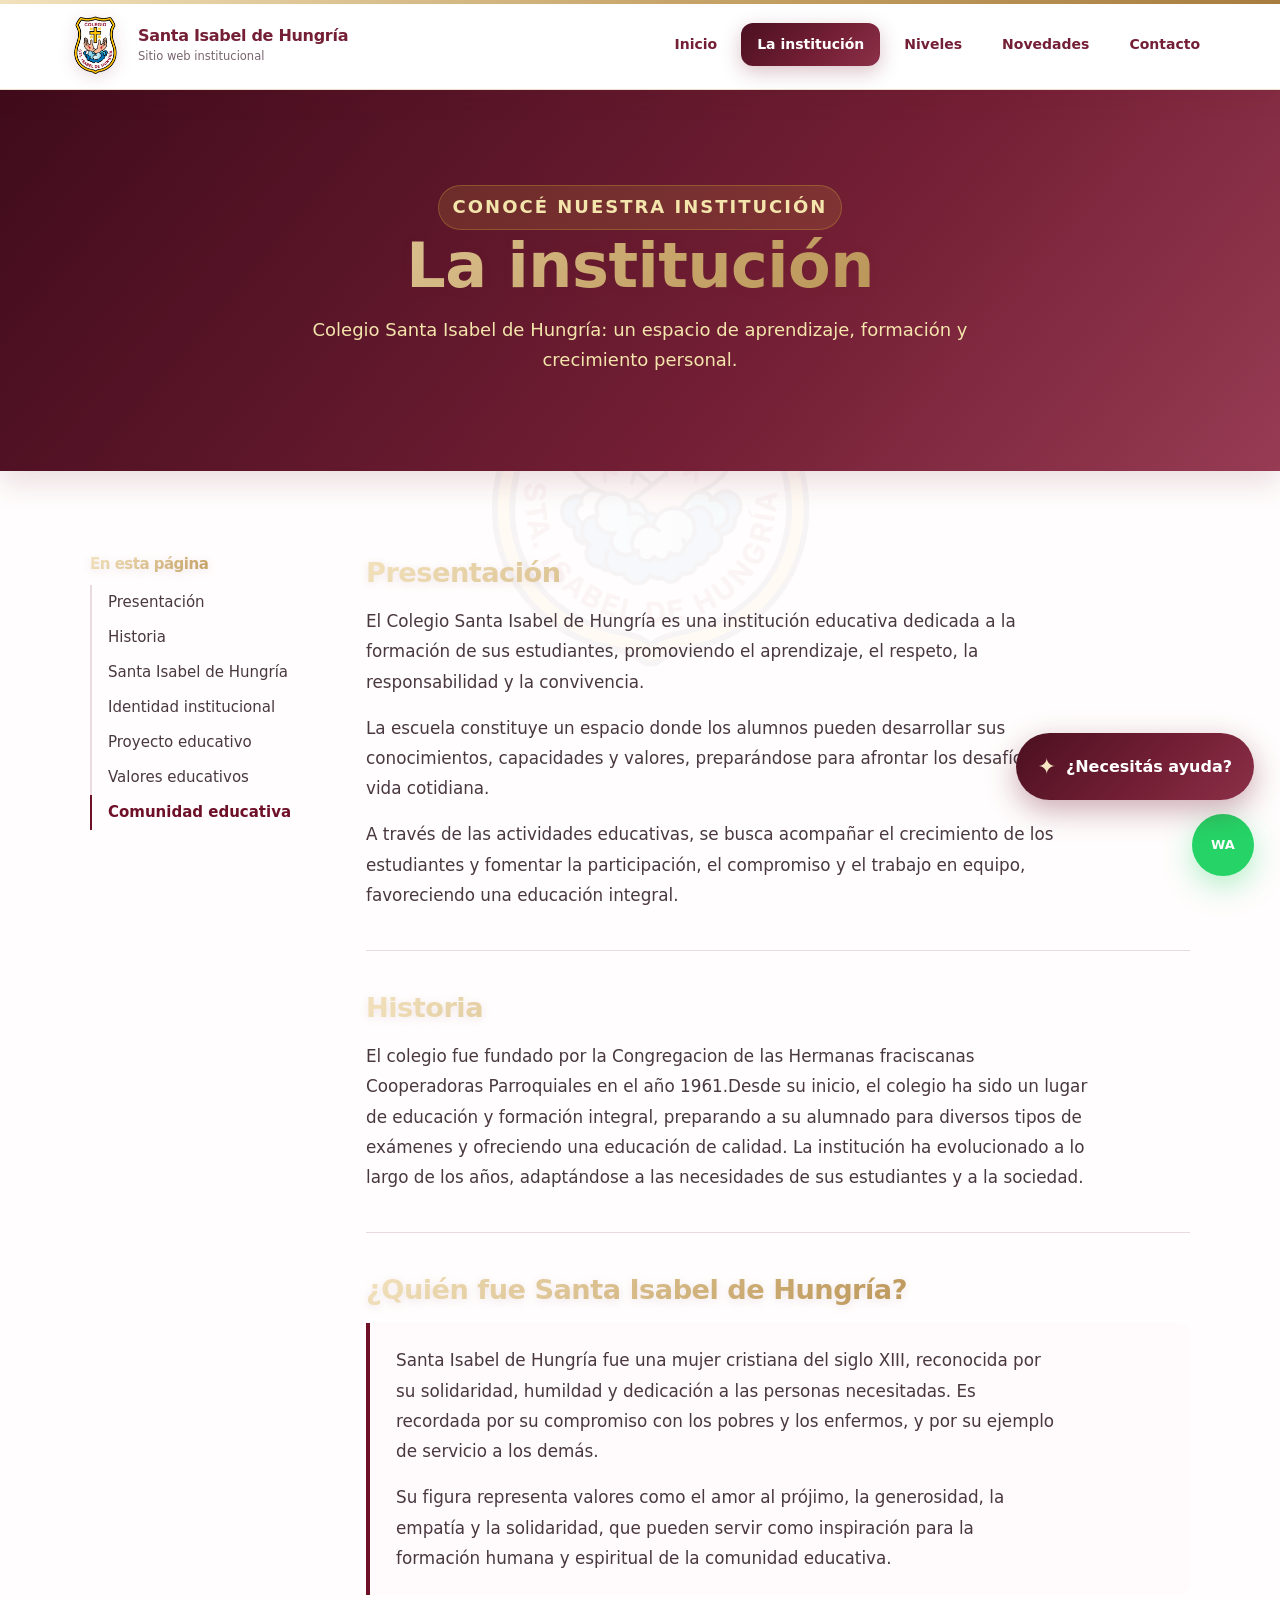
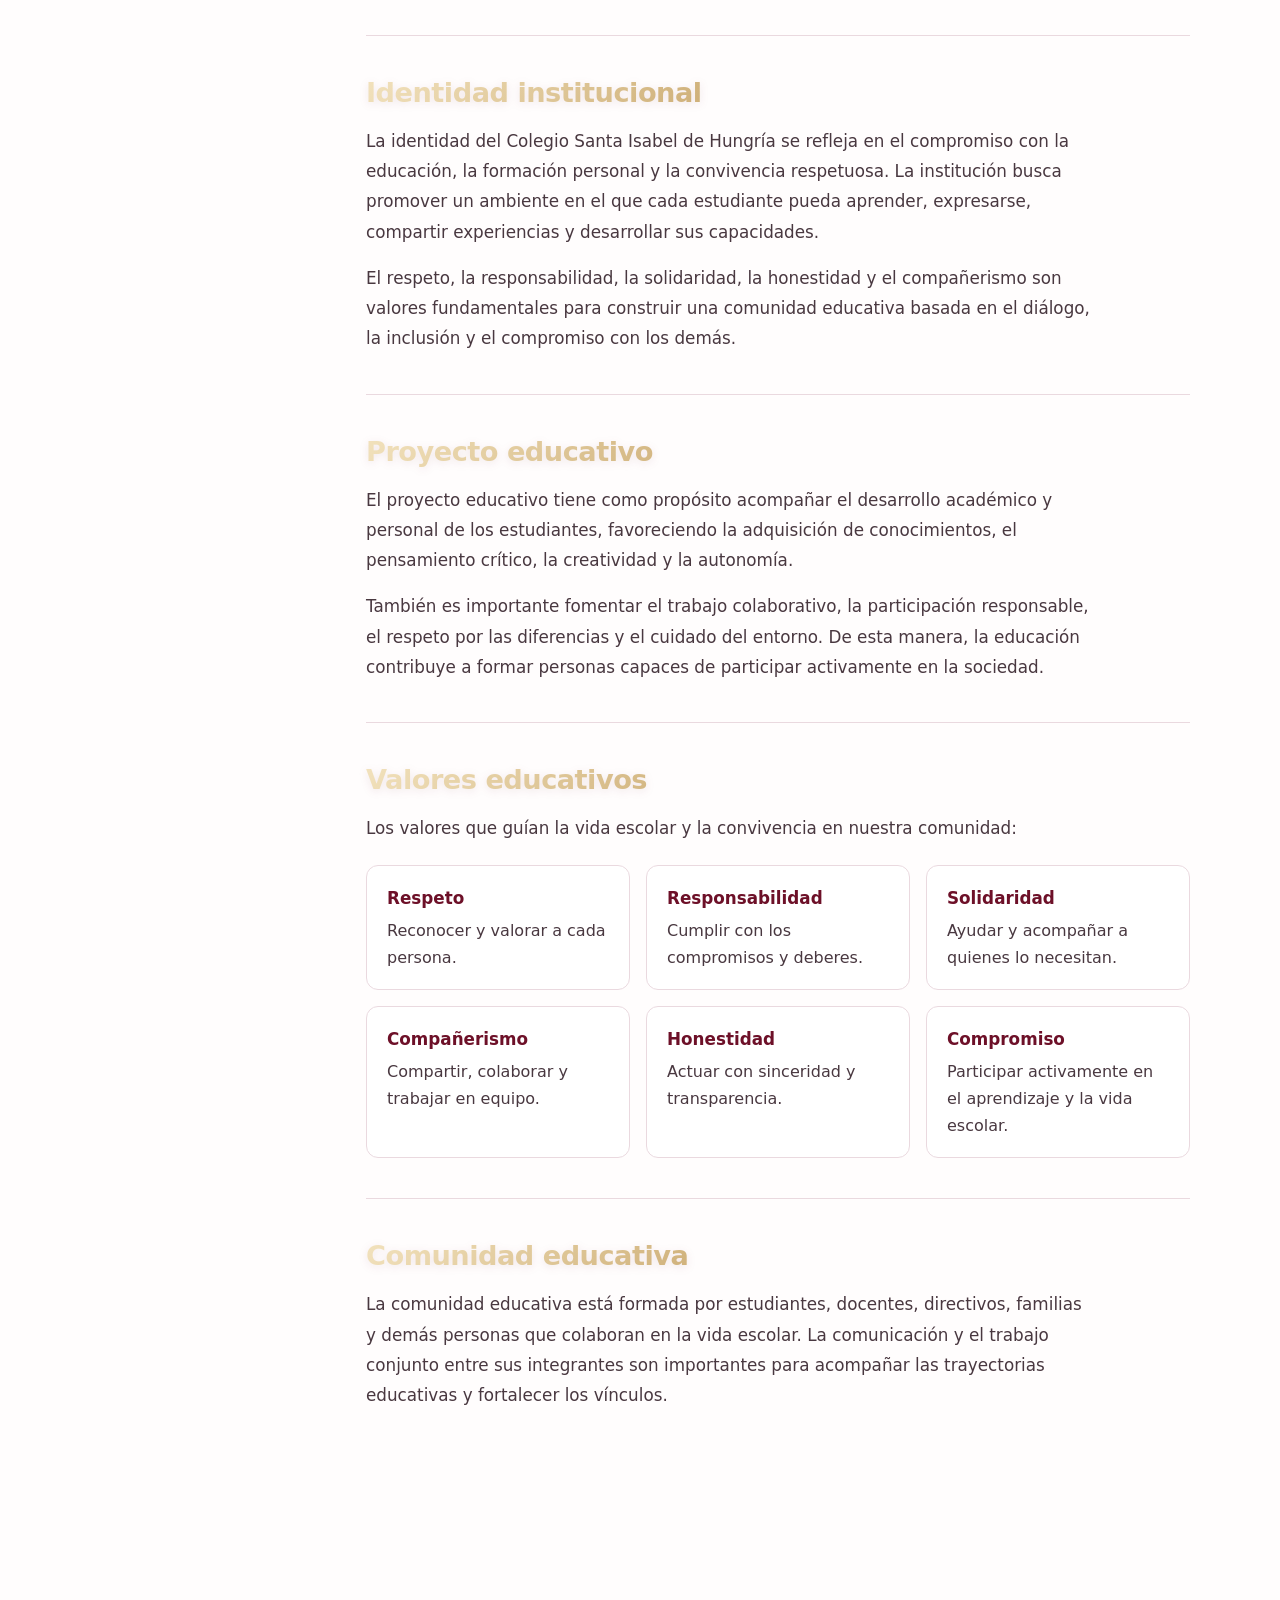
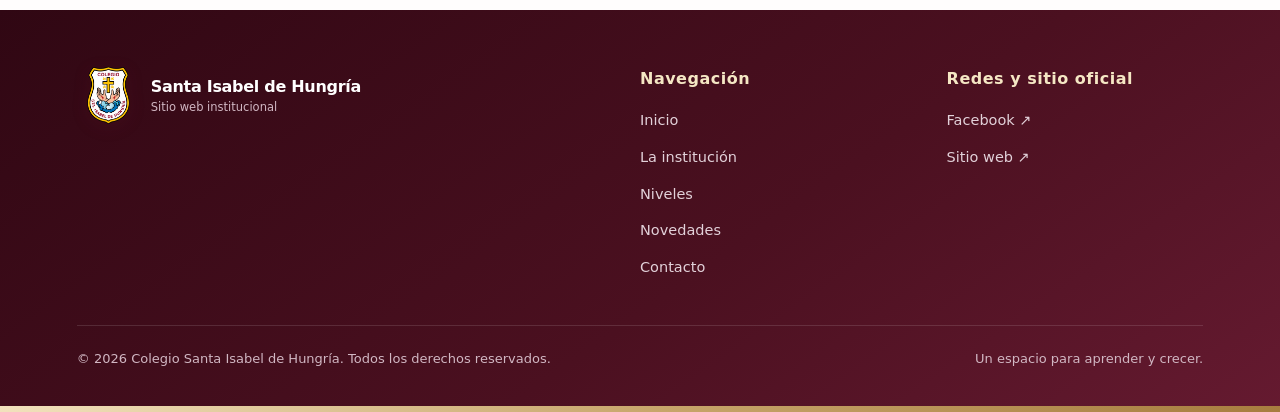
==== commit 15b82dac: "Update institucion.html" ====
--- a/institucion.html
+++ b/institucion.html
@@ -361,8 +361,12 @@
               Cuando lo tengas, reemplazá el párrafo de abajo.
             -->
             <p>
-              Próximamente publicaremos aquí la historia del colegio, con
-              sus fechas y acontecimientos más importantes.
+             El colegio fue fundado por la Congregacion de las Hermanas fraciscanas
+            Cooperadoras Parroquiales en el año 1961.Desde su inicio, el colegio ha 
+            sido un lugar de educación y formación integral, preparando a su alumnado 
+            para diversos tipos de exámenes y ofreciendo una educación de calidad. 
+            La institución ha evolucionado a lo largo de los años, adaptándose a 
+              las necesidades de sus estudiantes y a la sociedad. 
             </p>
           </section>
 
